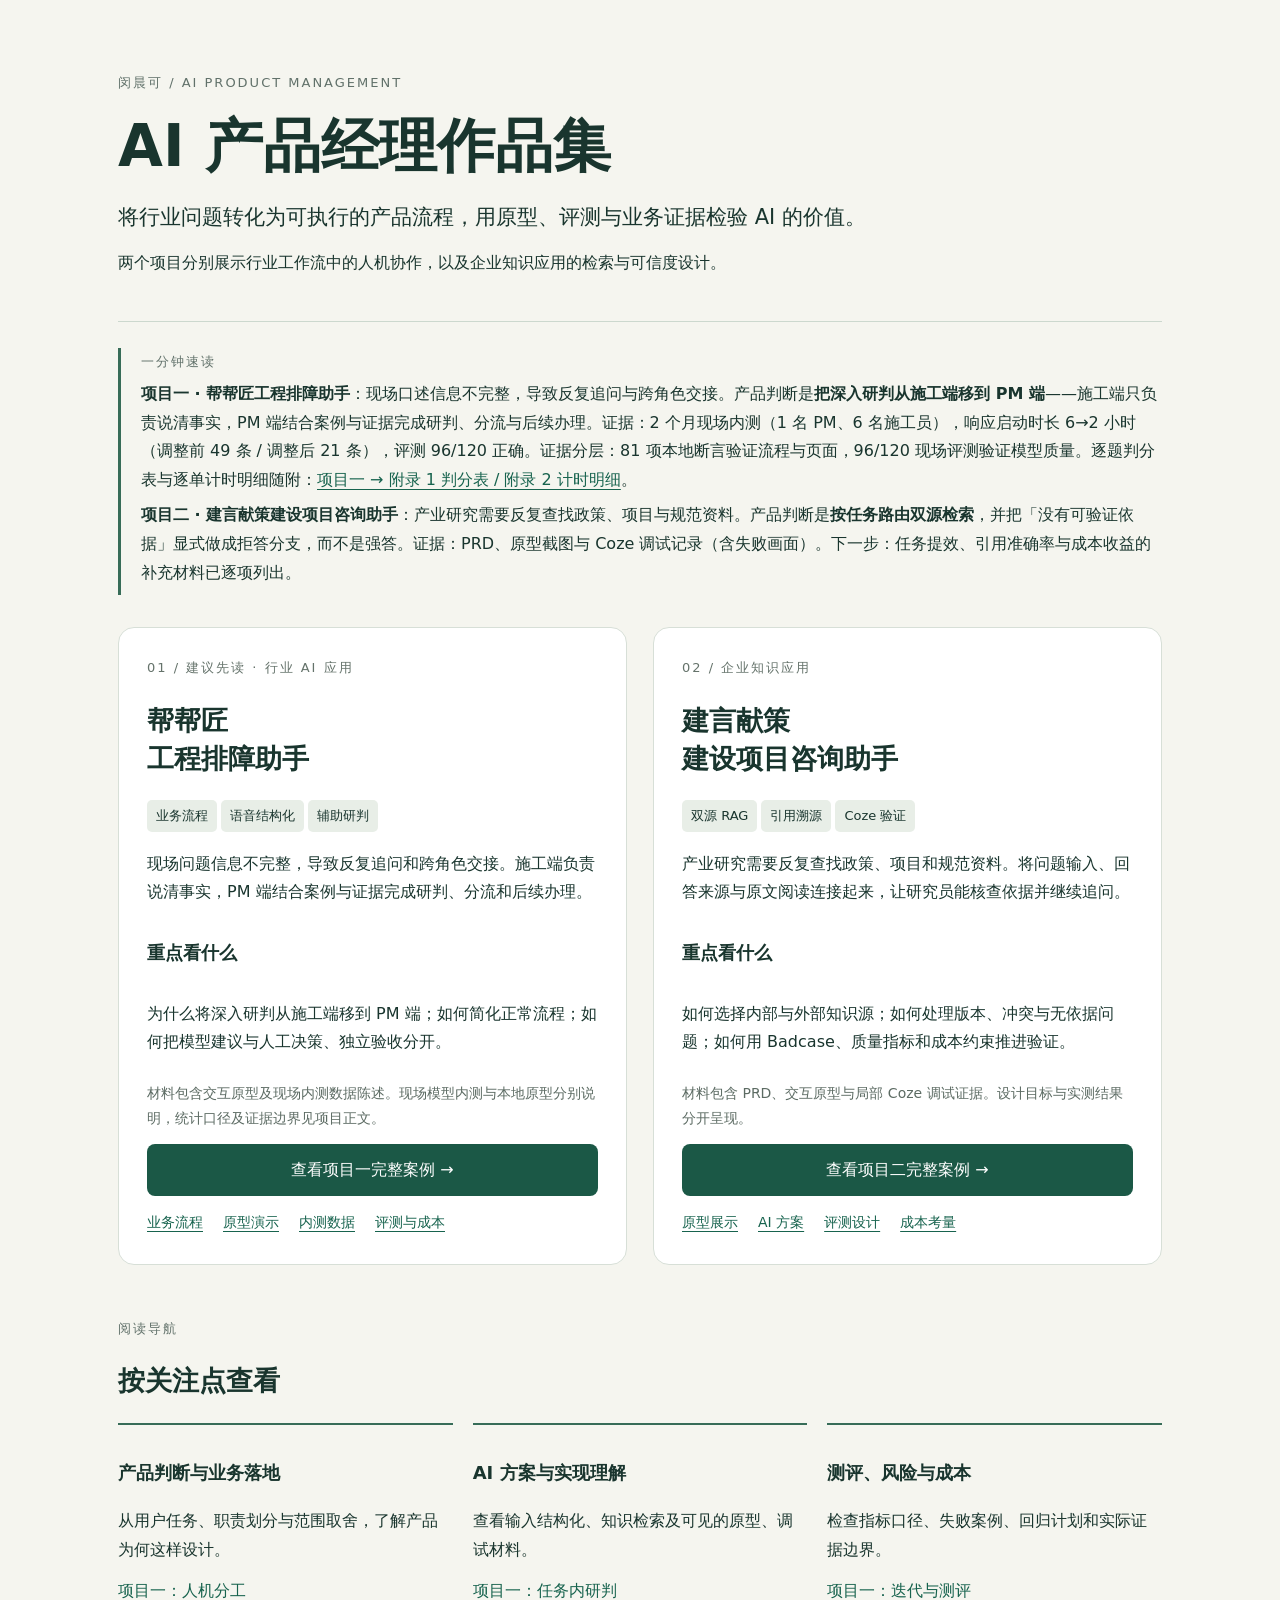
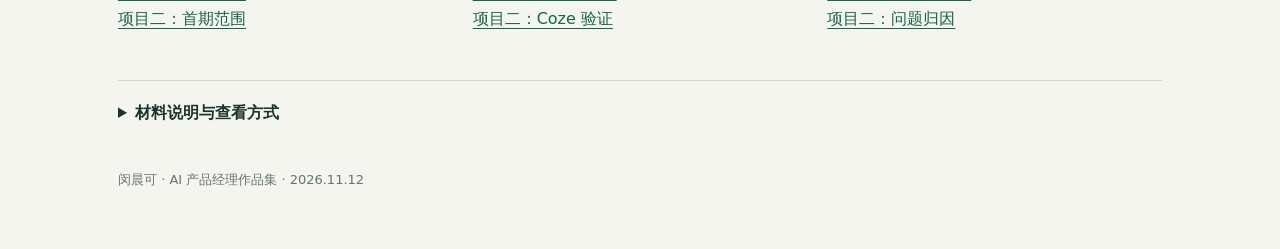
==== index.html @ fc952d08 "docs: index.html" ====
<!doctype html><html lang="zh-CN"><head><meta charset="utf-8"><meta name="viewport" content="width=device-width,initial-scale=1"><title>闵晨可 · AI产品经理作品集</title><style>
*{box-sizing:border-box}body{margin:0;background:#f5f5ef;color:#19352e;font:16px/1.8 system-ui,"Microsoft YaHei",sans-serif}main{max-width:1100px;margin:auto;padding:36px 28px}header{padding:35px 0 32px;border-bottom:1px solid #ccd8ce}.eyebrow{letter-spacing:2px;font-size:13px;color:#61716a}h1{font-size:clamp(34px,5vw,58px);line-height:1.25;margin:16px 0}h2{font-size:27px;line-height:1.4}h3{font-size:18px}p{margin:12px 0}.lead{font-size:21px;max-width:820px}.grid{display:grid;grid-template-columns:1fr 1fr;gap:26px;margin:32px 0}.project{background:white;border:1px solid #d7dfd7;border-radius:16px;padding:28px;display:flex;flex-direction:column}.num{font-size:13px;letter-spacing:2px;color:#65736b}.tag{font-size:13px;background:#e8eee7;border-radius:5px;padding:4px 9px;display:inline-block;margin:0 4px 6px 0}.primary{display:block;background:#1b5846;color:white!important;padding:12px 20px;border-radius:8px;text-align:center;text-decoration:none;margin-top:auto}.links{font-size:14px;margin-top:14px;display:flex;flex-wrap:wrap;gap:8px 20px}a{color:#17634e;text-underline-offset:4px}.brief{font-size:14px;color:#5c6b63}.routes{display:grid;grid-template-columns:repeat(3,1fr);gap:20px}.routes article{border-top:2px solid #376c58;padding:14px 0}section{padding:20px 0;border-bottom:1px solid #ccd8ce}details{padding:18px 0}summary{cursor:pointer;font-weight:600}footer{font-size:13px;color:#64756c;padding:22px 0}a:focus-visible{outline:3px solid #b87542;outline-offset:4px}@media(max-width:700px){.grid,.routes{grid-template-columns:1fr}main{padding:20px}.project{padding:22px}}@media print{.project{break-inside:avoid}.primary{background:white;color:#19352e!important;border:1px solid #ccd8ce}main{padding:0}h1{font-size:30px}}
</style></head><body><main><header><div class="eyebrow">闵晨可 / AI PRODUCT MANAGEMENT</div><h1>AI 产品经理作品集</h1><p class="lead">将行业问题转化为可执行的产品流程，用原型、评测与业务证据检验 AI 的价值。</p><p>两个项目分别展示行业工作流中的人机协作，以及企业知识应用的检索与可信度设计。</p></header>
<div style="border-left:3px solid #376c58;padding:2px 0 2px 20px;margin:26px 0"><div class="eyebrow" style="margin-bottom:6px">一分钟速读</div><p style="margin:6px 0"><b>项目一 · 帮帮匠工程排障助手</b>：现场口述信息不完整，导致反复追问与跨角色交接。产品判断是<b>把深入研判从施工端移到 PM 端</b>——施工端只负责说清事实，PM 端结合案例与证据完成研判、分流与后续办理。证据：2 个月现场内测（1 名 PM、6 名施工员），响应启动时长 6→2 小时（调整前 49 条 / 调整后 21 条），评测 96/120 正确。证据分层：81 项本地断言验证流程与页面，96/120 现场评测验证模型质量。逐题判分表与逐单计时明细随附：<a href="project-1.html">项目一 → 附录 1 判分表 / 附录 2 计时明细</a>。</p><p style="margin:6px 0"><b>项目二 · 建言献策建设项目咨询助手</b>：产业研究需要反复查找政策、项目与规范资料。产品判断是<b>按任务路由双源检索</b>，并把「没有可验证依据」显式做成拒答分支，而不是强答。证据：PRD、原型截图与 Coze 调试记录（含失败画面）。下一步：任务提效、引用准确率与成本收益的补充材料已逐项列出。</p></div>
<div class="grid"><article class="project"><div class="num">01 / 建议先读 · 行业 AI 应用</div><h2>帮帮匠<br>工程排障助手</h2><div><span class="tag">业务流程</span><span class="tag">语音结构化</span><span class="tag">辅助研判</span></div><p>现场问题信息不完整，导致反复追问和跨角色交接。施工端负责说清事实，PM 端结合案例与证据完成研判、分流和后续办理。</p><h3>重点看什么</h3><p>为什么将深入研判从施工端移到 PM 端；如何简化正常流程；如何把模型建议与人工决策、独立验收分开。</p><p class="brief">材料包含交互原型及现场内测数据陈述。现场模型内测与本地原型分别说明，统计口径及证据边界见项目正文。</p><a class="primary" href="project-1.html">查看项目一完整案例 →</a><div class="links"><a href="project-1.html#workflow">业务流程</a><a href="project-1.html#prototype-demo">原型演示</a><a href="project-1.html#outcomes">内测数据</a><a href="project-1.html#validation">评测与成本</a></div></article>
<article class="project"><div class="num">02 / 企业知识应用</div><h2>建言献策<br>建设项目咨询助手</h2><div><span class="tag">双源 RAG</span><span class="tag">引用溯源</span><span class="tag">Coze 验证</span></div><p>产业研究需要反复查找政策、项目和规范资料。将问题输入、回答来源与原文阅读连接起来，让研究员能核查依据并继续追问。</p><h3>重点看什么</h3><p>如何选择内部与外部知识源；如何处理版本、冲突与无依据问题；如何用 Badcase、质量指标和成本约束推进验证。</p><p class="brief">材料包含 PRD、交互原型与局部 Coze 调试证据。设计目标与实测结果分开呈现。</p><a class="primary" href="project-2.html">查看项目二完整案例 →</a><div class="links"><a href="project-2.html#prototype">原型展示</a><a href="project-2.html#rag">AI 方案</a><a href="project-2.html#evaluation">评测设计</a><a href="project-2.html#cost">成本考量</a></div></article></div>
<section><div class="eyebrow">阅读导航</div><h2>按关注点查看</h2><div class="routes"><article><h3>产品判断与业务落地</h3><p>从用户任务、职责划分与范围取舍，了解产品为何这样设计。</p><p><a href="project-1.html#decision">项目一：人机分工</a><br><a href="project-2.html#scope">项目二：首期范围</a></p></article><article><h3>AI 方案与实现理解</h3><p>查看输入结构化、知识检索及可见的原型、调试材料。</p><p><a href="project-1.html#implementation">项目一：任务内研判</a><br><a href="project-2.html#validation">项目二：Coze 验证</a></p></article><article><h3>测评、风险与成本</h3><p>检查指标口径、失败案例、回归计划和实际证据边界。</p><p><a href="project-1.html#validation">项目一：迭代与测评</a><br><a href="project-2.html#badcase">项目二：问题归因</a></p></article></div></section>
<details><summary>材料说明与查看方式</summary><p>本作品集按现有资料整理。原型示例、模拟案例、规划目标、口述数据与已提供的调试证据均在对应页面说明，不相互替代。</p><p>两份项目页面顶部均可返回本页或切换项目。项目一的交互原型随包提供；项目二的 MasterGo 链接需联网，离线可查看已嵌入截图。语音输入能否使用取决于浏览器权限及服务支持。</p></details><footer>闵晨可 · AI 产品经理作品集 · 2026.11.12</footer></main></body></html>
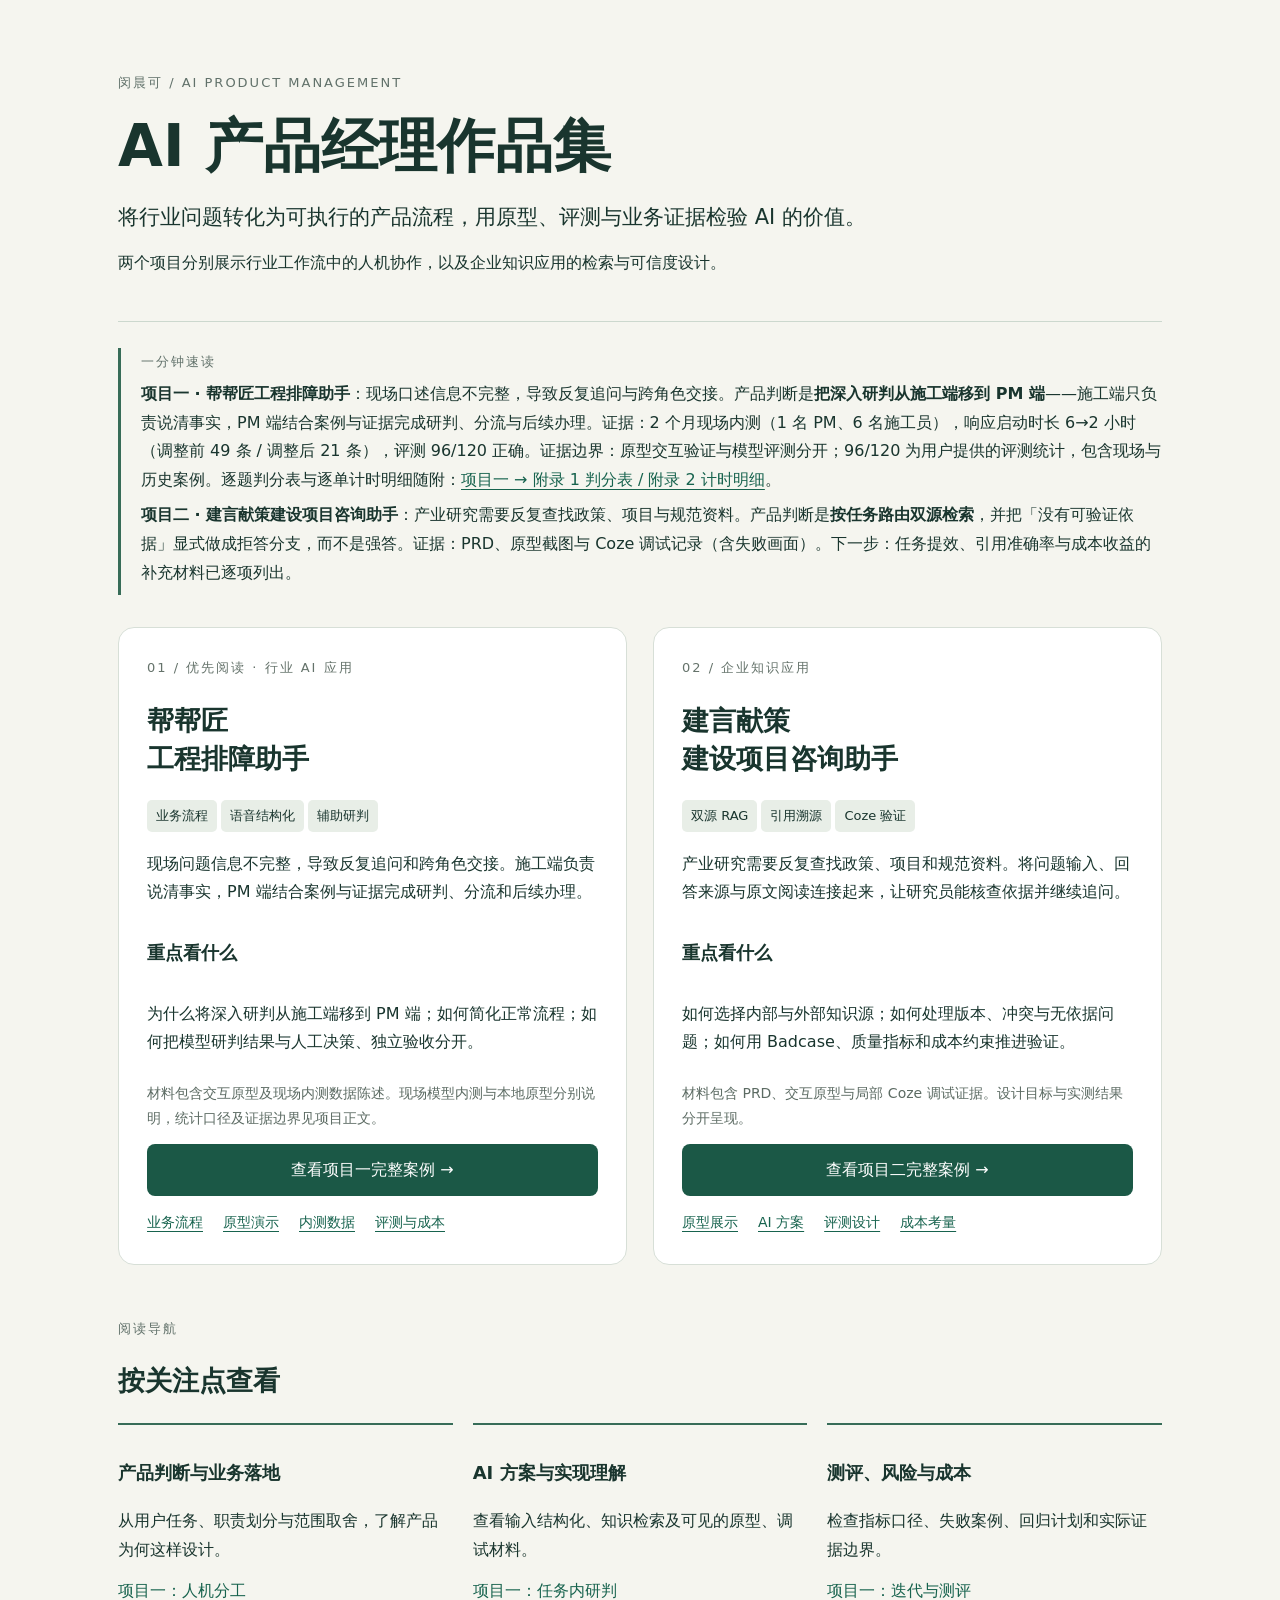
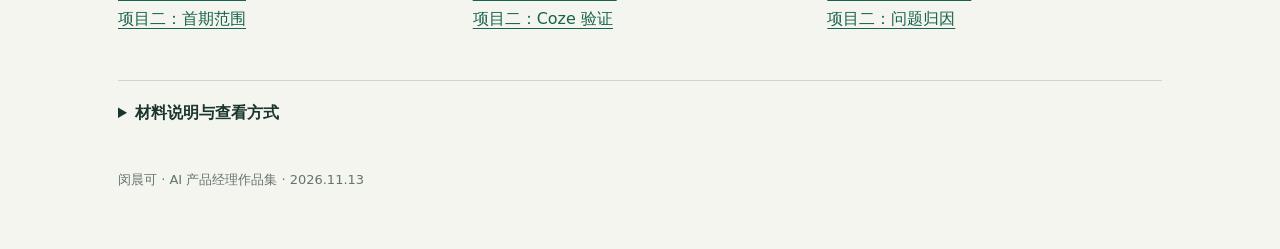
==== commit 2be9f2ae: "Add files via upload" ====
--- a/index.html
+++ b/index.html
@@ -1,8 +1,16 @@
-<!doctype html><html lang="zh-CN"><head><meta charset="utf-8"><meta name="viewport" content="width=device-width,initial-scale=1"><title>闵晨可 · AI产品经理作品集</title><style>
-*{box-sizing:border-box}body{margin:0;background:#f5f5ef;color:#19352e;font:16px/1.8 system-ui,"Microsoft YaHei",sans-serif}main{max-width:1100px;margin:auto;padding:36px 28px}header{padding:35px 0 32px;border-bottom:1px solid #ccd8ce}.eyebrow{letter-spacing:2px;font-size:13px;color:#61716a}h1{font-size:clamp(34px,5vw,58px);line-height:1.25;margin:16px 0}h2{font-size:27px;line-height:1.4}h3{font-size:18px}p{margin:12px 0}.lead{font-size:21px;max-width:820px}.grid{display:grid;grid-template-columns:1fr 1fr;gap:26px;margin:32px 0}.project{background:white;border:1px solid #d7dfd7;border-radius:16px;padding:28px;display:flex;flex-direction:column}.num{font-size:13px;letter-spacing:2px;color:#65736b}.tag{font-size:13px;background:#e8eee7;border-radius:5px;padding:4px 9px;display:inline-block;margin:0 4px 6px 0}.primary{display:block;background:#1b5846;color:white!important;padding:12px 20px;border-radius:8px;text-align:center;text-decoration:none;margin-top:auto}.links{font-size:14px;margin-top:14px;display:flex;flex-wrap:wrap;gap:8px 20px}a{color:#17634e;text-underline-offset:4px}.brief{font-size:14px;color:#5c6b63}.routes{display:grid;grid-template-columns:repeat(3,1fr);gap:20px}.routes article{border-top:2px solid #376c58;padding:14px 0}section{padding:20px 0;border-bottom:1px solid #ccd8ce}details{padding:18px 0}summary{cursor:pointer;font-weight:600}footer{font-size:13px;color:#64756c;padding:22px 0}a:focus-visible{outline:3px solid #b87542;outline-offset:4px}@media(max-width:700px){.grid,.routes{grid-template-columns:1fr}main{padding:20px}.project{padding:22px}}@media print{.project{break-inside:avoid}.primary{background:white;color:#19352e!important;border:1px solid #ccd8ce}main{padding:0}h1{font-size:30px}}
-</style></head><body><main><header><div class="eyebrow">闵晨可 / AI PRODUCT MANAGEMENT</div><h1>AI 产品经理作品集</h1><p class="lead">将行业问题转化为可执行的产品流程，用原型、评测与业务证据检验 AI 的价值。</p><p>两个项目分别展示行业工作流中的人机协作，以及企业知识应用的检索与可信度设计。</p></header>
-<div style="border-left:3px solid #376c58;padding:2px 0 2px 20px;margin:26px 0"><div class="eyebrow" style="margin-bottom:6px">一分钟速读</div><p style="margin:6px 0"><b>项目一 · 帮帮匠工程排障助手</b>：现场口述信息不完整，导致反复追问与跨角色交接。产品判断是<b>把深入研判从施工端移到 PM 端</b>——施工端只负责说清事实，PM 端结合案例与证据完成研判、分流与后续办理。证据：2 个月现场内测（1 名 PM、6 名施工员），响应启动时长 6→2 小时（调整前 49 条 / 调整后 21 条），评测 96/120 正确。证据分层：81 项本地断言验证流程与页面，96/120 现场评测验证模型质量。逐题判分表与逐单计时明细随附：<a href="project-1.html">项目一 → 附录 1 判分表 / 附录 2 计时明细</a>。</p><p style="margin:6px 0"><b>项目二 · 建言献策建设项目咨询助手</b>：产业研究需要反复查找政策、项目与规范资料。产品判断是<b>按任务路由双源检索</b>，并把「没有可验证依据」显式做成拒答分支，而不是强答。证据：PRD、原型截图与 Coze 调试记录（含失败画面）。下一步：任务提效、引用准确率与成本收益的补充材料已逐项列出。</p></div>
-<div class="grid"><article class="project"><div class="num">01 / 建议先读 · 行业 AI 应用</div><h2>帮帮匠<br>工程排障助手</h2><div><span class="tag">业务流程</span><span class="tag">语音结构化</span><span class="tag">辅助研判</span></div><p>现场问题信息不完整，导致反复追问和跨角色交接。施工端负责说清事实，PM 端结合案例与证据完成研判、分流和后续办理。</p><h3>重点看什么</h3><p>为什么将深入研判从施工端移到 PM 端；如何简化正常流程；如何把模型建议与人工决策、独立验收分开。</p><p class="brief">材料包含交互原型及现场内测数据陈述。现场模型内测与本地原型分别说明，统计口径及证据边界见项目正文。</p><a class="primary" href="project-1.html">查看项目一完整案例 →</a><div class="links"><a href="project-1.html#workflow">业务流程</a><a href="project-1.html#prototype-demo">原型演示</a><a href="project-1.html#outcomes">内测数据</a><a href="project-1.html#validation">评测与成本</a></div></article>
-<article class="project"><div class="num">02 / 企业知识应用</div><h2>建言献策<br>建设项目咨询助手</h2><div><span class="tag">双源 RAG</span><span class="tag">引用溯源</span><span class="tag">Coze 验证</span></div><p>产业研究需要反复查找政策、项目和规范资料。将问题输入、回答来源与原文阅读连接起来，让研究员能核查依据并继续追问。</p><h3>重点看什么</h3><p>如何选择内部与外部知识源；如何处理版本、冲突与无依据问题；如何用 Badcase、质量指标和成本约束推进验证。</p><p class="brief">材料包含 PRD、交互原型与局部 Coze 调试证据。设计目标与实测结果分开呈现。</p><a class="primary" href="project-2.html">查看项目二完整案例 →</a><div class="links"><a href="project-2.html#prototype">原型展示</a><a href="project-2.html#rag">AI 方案</a><a href="project-2.html#evaluation">评测设计</a><a href="project-2.html#cost">成本考量</a></div></article></div>
-<section><div class="eyebrow">阅读导航</div><h2>按关注点查看</h2><div class="routes"><article><h3>产品判断与业务落地</h3><p>从用户任务、职责划分与范围取舍，了解产品为何这样设计。</p><p><a href="project-1.html#decision">项目一：人机分工</a><br><a href="project-2.html#scope">项目二：首期范围</a></p></article><article><h3>AI 方案与实现理解</h3><p>查看输入结构化、知识检索及可见的原型、调试材料。</p><p><a href="project-1.html#implementation">项目一：任务内研判</a><br><a href="project-2.html#validation">项目二：Coze 验证</a></p></article><article><h3>测评、风险与成本</h3><p>检查指标口径、失败案例、回归计划和实际证据边界。</p><p><a href="project-1.html#validation">项目一：迭代与测评</a><br><a href="project-2.html#badcase">项目二：问题归因</a></p></article></div></section>
-<details><summary>材料说明与查看方式</summary><p>本作品集按现有资料整理。原型示例、模拟案例、规划目标、口述数据与已提供的调试证据均在对应页面说明，不相互替代。</p><p>两份项目页面顶部均可返回本页或切换项目。项目一的交互原型随包提供；项目二的 MasterGo 链接需联网，离线可查看已嵌入截图。语音输入能否使用取决于浏览器权限及服务支持。</p></details><footer>闵晨可 · AI 产品经理作品集 · 2026.11.12</footer></main></body></html>+<!doctype html>
+<html lang="zh-CN"><head><meta charset="utf-8"><meta name="viewport" content="width=device-width,initial-scale=1"><title>闵晨可 · AI产品经理作品集</title><style>+
+*{box-sizing:border-box}body{margin:0;background:#f5f5ef;color:#19352e;font:16px/1.8 system-ui,"Microsoft YaHei",sans-serif}main{max-width:1100px;margin:auto;padding:36px 28px}header{padding:35px 0 32px;border-bottom:1px solid #ccd8ce}.eyebrow{letter-spacing:2px;font-size:13px;color:#61716a}h1{font-size:clamp(34px,5vw,58px);line-height:1.25;margin:16px 0}h2{font-size:27px;line-height:1.4}h3{font-size:18px}p{margin:12px 0}.lead{font-size:21px;max-width:820px}.grid{display:grid;grid-template-columns:1fr 1fr;gap:26px;margin:32px 0}.project{background:white;border:1px solid #d7dfd7;border-radius:16px;padding:28px;display:flex;flex-direction:column}.num{font-size:13px;letter-spacing:2px;color:#65736b}.tag{font-size:13px;background:#e8eee7;border-radius:5px;padding:4px 9px;display:inline-block;margin:0 4px 6px 0}.primary{display:block;background:#1b5846;color:white!important;padding:12px 20px;border-radius:8px;text-align:center;text-decoration:none;margin-top:auto}.links{font-size:14px;margin-top:14px;display:flex;flex-wrap:wrap;gap:8px 20px}a{color:#17634e;text-underline-offset:4px}.brief{font-size:14px;color:#5c6b63}.routes{display:grid;grid-template-columns:repeat(3,1fr);gap:20px}.routes article{border-top:2px solid #376c58;padding:14px 0}section{padding:20px 0;border-bottom:1px solid #ccd8ce}details{padding:18px 0}summary{cursor:pointer;font-weight:600}footer{font-size:13px;color:#64756c;padding:22px 0}a:focus-visible{outline:3px solid #b87542;outline-offset:4px}@media(max-width:700px){.grid,.routes{grid-template-columns:1fr}main{padding:20px}.project{padding:22px}}@media print{.project{break-inside:avoid}.primary{background:white;color:#19352e!important;border:1px solid #ccd8ce}main{padding:0}h1{font-size:30px}}+
+</style></head><body><main><header><div class="eyebrow">闵晨可 / AI PRODUCT MANAGEMENT</div><h1>AI 产品经理作品集</h1><p class="lead">将行业问题转化为可执行的产品流程，用原型、评测与业务证据检验 AI 的价值。</p><p>两个项目分别展示行业工作流中的人机协作，以及企业知识应用的检索与可信度设计。</p></header>+
+<div style="border-left:3px solid #376c58;padding:2px 0 2px 20px;margin:26px 0"><div class="eyebrow" style="margin-bottom:6px">一分钟速读</div><p style="margin:6px 0"><b>项目一 · 帮帮匠工程排障助手</b>：现场口述信息不完整，导致反复追问与跨角色交接。产品判断是<b>把深入研判从施工端移到 PM 端</b>——施工端只负责说清事实，PM 端结合案例与证据完成研判、分流与后续办理。证据：2 个月现场内测（1 名 PM、6 名施工员），响应启动时长 6→2 小时（调整前 49 条 / 调整后 21 条），评测 96/120 正确。证据边界：原型交互验证与模型评测分开；96/120 为用户提供的评测统计，包含现场与历史案例。逐题判分表与逐单计时明细随附：<a href="project-1.html">项目一 → 附录 1 判分表 / 附录 2 计时明细</a>。</p><p style="margin:6px 0"><b>项目二 · 建言献策建设项目咨询助手</b>：产业研究需要反复查找政策、项目与规范资料。产品判断是<b>按任务路由双源检索</b>，并把「没有可验证依据」显式做成拒答分支，而不是强答。证据：PRD、原型截图与 Coze 调试记录（含失败画面）。下一步：任务提效、引用准确率与成本收益的补充材料已逐项列出。</p></div>+
+<div class="grid"><article class="project"><div class="num">01 / 优先阅读 · 行业 AI 应用</div><h2>帮帮匠<br>工程排障助手</h2><div><span class="tag">业务流程</span><span class="tag">语音结构化</span><span class="tag">辅助研判</span></div><p>现场问题信息不完整，导致反复追问和跨角色交接。施工端负责说清事实，PM 端结合案例与证据完成研判、分流和后续办理。</p><h3>重点看什么</h3><p>为什么将深入研判从施工端移到 PM 端；如何简化正常流程；如何把模型研判结果与人工决策、独立验收分开。</p><p class="brief">材料包含交互原型及现场内测数据陈述。现场模型内测与本地原型分别说明，统计口径及证据边界见项目正文。</p><a class="primary" href="project-1.html">查看项目一完整案例 →</a><div class="links"><a href="project-1.html#workflow">业务流程</a><a href="project-1.html#prototype-demo">原型演示</a><a href="project-1.html#outcomes">内测数据</a><a href="project-1.html#validation">评测与成本</a></div></article>+
+<article class="project"><div class="num">02 / 企业知识应用</div><h2>建言献策<br>建设项目咨询助手</h2><div><span class="tag">双源 RAG</span><span class="tag">引用溯源</span><span class="tag">Coze 验证</span></div><p>产业研究需要反复查找政策、项目和规范资料。将问题输入、回答来源与原文阅读连接起来，让研究员能核查依据并继续追问。</p><h3>重点看什么</h3><p>如何选择内部与外部知识源；如何处理版本、冲突与无依据问题；如何用 Badcase、质量指标和成本约束推进验证。</p><p class="brief">材料包含 PRD、交互原型与局部 Coze 调试证据。设计目标与实测结果分开呈现。</p><a class="primary" href="project-2.html">查看项目二完整案例 →</a><div class="links"><a href="project-2.html#prototype">原型展示</a><a href="project-2.html#rag">AI 方案</a><a href="project-2.html#evaluation">评测设计</a><a href="project-2.html#cost">成本考量</a></div></article></div>+
+<section><div class="eyebrow">阅读导航</div><h2>按关注点查看</h2><div class="routes"><article><h3>产品判断与业务落地</h3><p>从用户任务、职责划分与范围取舍，了解产品为何这样设计。</p><p><a href="project-1.html#decision">项目一：人机分工</a><br><a href="project-2.html#scope">项目二：首期范围</a></p></article><article><h3>AI 方案与实现理解</h3><p>查看输入结构化、知识检索及可见的原型、调试材料。</p><p><a href="project-1.html#implementation">项目一：任务内研判</a><br><a href="project-2.html#validation">项目二：Coze 验证</a></p></article><article><h3>测评、风险与成本</h3><p>检查指标口径、失败案例、回归计划和实际证据边界。</p><p><a href="project-1.html#validation">项目一：迭代与测评</a><br><a href="project-2.html#badcase">项目二：问题归因</a></p></article></div></section>+
+<details><summary>材料说明与查看方式</summary><p>本作品集按现有资料整理。原型示例、设计案例、规划目标、口述数据与已提供的调试证据均在对应页面说明，不相互替代。</p><p>两份项目页面顶部均可返回本页或切换项目。项目一的交互原型随包提供；项目二的 MasterGo 链接需联网，离线可查看已嵌入截图。语音输入能否使用取决于浏览器权限及服务支持。</p></details><footer>闵晨可 · AI 产品经理作品集 · 2026.11.13</footer></main></body></html>
